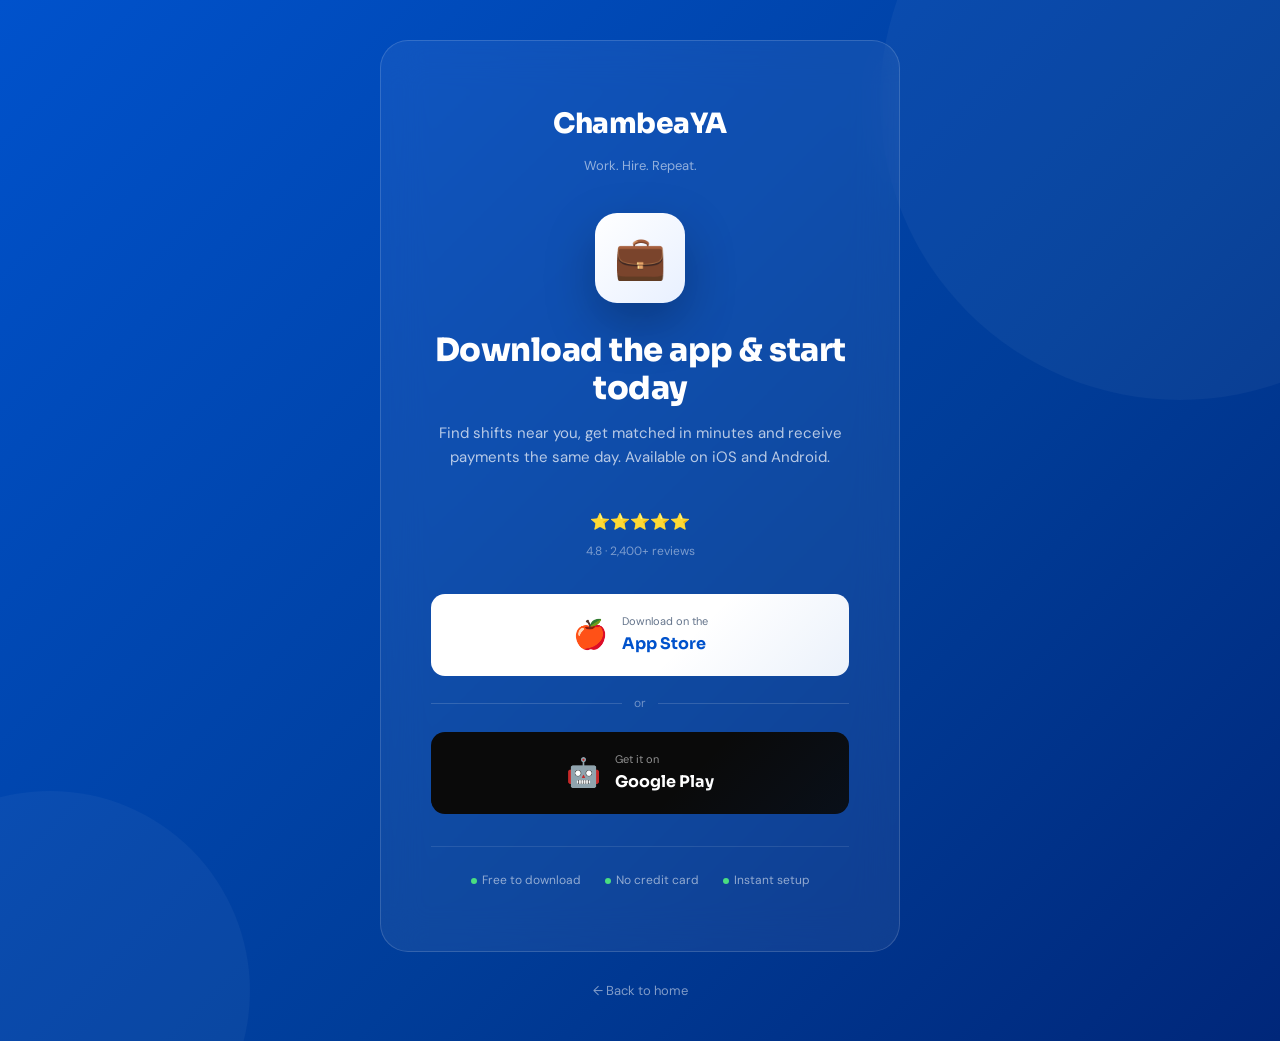
==== download.html @ 308dd34d "Second Deploy" ====
<!DOCTYPE html>
<html lang="en">
<head>
    <meta charset="UTF-8">
    <meta name="viewport" content="width=device-width, initial-scale=1.0">
    <title>Download ChambeaYA</title>
    <link href="https://fonts.googleapis.com/css2?family=Sora:wght@400;600;700;800&family=DM+Sans:wght@400;500&display=swap" rel="stylesheet">
    <link rel="stylesheet" href="public/assets/styles/style.css">
    <style>
        .download-page {
            min-height: 100vh;
            display: flex;
            flex-direction: column;
            align-items: center;
            justify-content: center;
            background: linear-gradient(135deg, #0052cc 0%, #003d99 60%, #00277a 100%);
            text-align: center;
            padding: 40px 20px;
            position: relative;
            overflow: hidden;
        }

        .download-page::before {
            content: '';
            position: absolute;
            width: 600px; height: 600px;
            background: rgba(255,255,255,0.04);
            border-radius: 50%;
            top: -200px; right: -200px;
        }

        .download-page::after {
            content: '';
            position: absolute;
            width: 400px; height: 400px;
            background: rgba(255,255,255,0.04);
            border-radius: 50%;
            bottom: -150px; left: -150px;
        }

        .download-card {
            background: rgba(255,255,255,0.06);
            backdrop-filter: blur(20px);
            border: 1px solid rgba(255,255,255,0.15);
            border-radius: 28px;
            padding: 60px 50px;
            max-width: 520px;
            width: 100%;
            position: relative;
            z-index: 2;
            animation: fadeUp 0.6s ease both;
        }

        @keyframes fadeUp {
            from { opacity: 0; transform: translateY(30px); }
            to { opacity: 1; transform: translateY(0); }
        }

        .dl-logo {
            font-family: 'Sora', sans-serif;
            font-size: 28px;
            font-weight: 800;
            color: #fff;
            margin-bottom: 8px;
            letter-spacing: -0.5px;
        }

        .dl-tagline {
            font-size: 13px;
            color: rgba(255,255,255,0.55);
            margin-bottom: 36px;
            font-family: 'DM Sans', sans-serif;
        }

        .dl-app-icon {
            width: 90px;
            height: 90px;
            background: linear-gradient(135deg, #fff 0%, #e8f0ff 100%);
            border-radius: 22px;
            display: flex;
            align-items: center;
            justify-content: center;
            font-size: 42px;
            margin: 0 auto 28px;
            box-shadow: 0 20px 50px rgba(0,0,0,0.25);
        }

        .dl-title {
            font-family: 'Sora', sans-serif;
            font-size: 32px;
            font-weight: 800;
            color: #fff;
            line-height: 1.2;
            margin-bottom: 14px;
            letter-spacing: -0.5px;
        }

        .dl-subtitle {
            font-family: 'DM Sans', sans-serif;
            font-size: 15px;
            color: rgba(255,255,255,0.7);
            margin-bottom: 40px;
            line-height: 1.6;
        }

        .dl-buttons {
            display: flex;
            flex-direction: column;
            gap: 14px;
            margin-bottom: 32px;
        }

        .dl-btn {
            display: flex;
            align-items: center;
            justify-content: center;
            gap: 14px;
            background: #fff;
            color: #0052cc;
            padding: 18px 28px;
            border-radius: 14px;
            font-family: 'Sora', sans-serif;
            font-weight: 700;
            font-size: 15px;
            text-decoration: none;
            transition: all 0.25s ease;
            border: none;
            cursor: pointer;
            position: relative;
            overflow: hidden;
        }

        .dl-btn::after {
            content: '';
            position: absolute;
            inset: 0;
            background: linear-gradient(135deg, transparent 60%, rgba(0,82,204,0.08));
        }

        .dl-btn:hover {
            transform: translateY(-2px);
            box-shadow: 0 16px 40px rgba(0,0,0,0.3);
        }

        .dl-btn-store-icon {
            font-size: 28px;
            flex-shrink: 0;
        }

        .dl-btn-text {
            text-align: left;
        }

        .dl-btn-text small {
            display: block;
            font-weight: 400;
            font-size: 11px;
            color: #64748b;
            font-family: 'DM Sans', sans-serif;
        }

        .dl-btn-text span {
            display: block;
            font-size: 16px;
        }

        .dl-btn.android {
            background: #0a0a0a;
            color: #fff;
        }

        .dl-btn.android small { color: rgba(255,255,255,0.55); }

        .dl-divider {
            display: flex;
            align-items: center;
            gap: 12px;
            margin: 4px 0;
        }

        .dl-divider-line {
            flex: 1;
            height: 1px;
            background: rgba(255,255,255,0.15);
        }

        .dl-divider-text {
            font-size: 12px;
            color: rgba(255,255,255,0.4);
            font-family: 'DM Sans', sans-serif;
        }

        .dl-features {
            display: flex;
            justify-content: center;
            gap: 24px;
            padding-top: 24px;
            border-top: 1px solid rgba(255,255,255,0.1);
        }

        .dl-feat {
            font-family: 'DM Sans', sans-serif;
            font-size: 12px;
            color: rgba(255,255,255,0.55);
            display: flex;
            align-items: center;
            gap: 5px;
        }

        .dl-feat-dot {
            width: 6px; height: 6px;
            background: #4ade80;
            border-radius: 50%;
            display: inline-block;
        }

        .dl-back {
            margin-top: 28px;
            font-family: 'DM Sans', sans-serif;
            font-size: 13px;
            color: rgba(255,255,255,0.5);
            text-decoration: none;
            display: inline-flex;
            align-items: center;
            gap: 6px;
            transition: color 0.2s;
            position: relative;
            z-index: 2;
        }

        .dl-back:hover { color: rgba(255,255,255,0.85); }

        .dl-stars {
            display: flex;
            justify-content: center;
            gap: 4px;
            margin-bottom: 6px;
            font-size: 16px;
        }

        .dl-rating-text {
            font-size: 12px;
            color: rgba(255,255,255,0.45);
            font-family: 'DM Sans', sans-serif;
            margin-bottom: 32px;
        }

        @media (max-width: 480px) {
            .download-card { padding: 40px 24px; }
            .dl-title { font-size: 26px; }
            .dl-features { flex-direction: column; align-items: center; gap: 10px; }
        }
    </style>
</head>
<body>
    <div class="download-page">
        <div class="download-card">
            <div class="dl-logo">ChambeaYA</div>
            <div class="dl-tagline">Work. Hire. Repeat.</div>
            <div class="dl-app-icon">💼</div>
            <h1 class="dl-title">Download the app &amp; start today</h1>
            <p class="dl-subtitle">Find shifts near you, get matched in minutes and receive payments the same day. Available on iOS and Android.</p>
            <div class="dl-stars">⭐⭐⭐⭐⭐</div>
            <p class="dl-rating-text">4.8 · 2,400+ reviews</p>
            <div class="dl-buttons">
                <a href="#" class="dl-btn ios" onclick="alert('App Store coming soon! 🚀'); return false;">
                    <span class="dl-btn-store-icon">🍎</span>
                    <div class="dl-btn-text">
                        <small>Download on the</small>
                        <span>App Store</span>
                    </div>
                </a>
                <div class="dl-divider">
                    <div class="dl-divider-line"></div>
                    <span class="dl-divider-text">or</span>
                    <div class="dl-divider-line"></div>
                </div>
                <a href="#" class="dl-btn android" onclick="alert('Google Play coming soon! 🚀'); return false;">
                    <span class="dl-btn-store-icon">🤖</span>
                    <div class="dl-btn-text">
                        <small>Get it on</small>
                        <span>Google Play</span>
                    </div>
                </a>
            </div>
            <div class="dl-features">
                <div class="dl-feat"><span class="dl-feat-dot"></span> Free to download</div>
                <div class="dl-feat"><span class="dl-feat-dot"></span> No credit card</div>
                <div class="dl-feat"><span class="dl-feat-dot"></span> Instant setup</div>
            </div>
        </div>
        <a href="index.html" class="dl-back">← Back to home</a>
    </div>
</body>
</html>
---- public/assets/styles/style.css ----
/* =============================================
   CHAMBEAYA — style.css
   ============================================= */

:root {
    --primary: #0052cc;
    --primary-dark: #003d99;
    --primary-light: #e8f0ff;
    --accent: #00b8a9;
    --text-dark: #0f1a2e;
    --text-mid: #3d5a80;
    --text-light: #64748b;
    --bg-light: #f5f7fb;
    --bg-section: #fafbff;
    --white: #ffffff;
    --border: #e8edf5;
    --radius: 14px;
    --radius-lg: 22px;
    --shadow: 0 4px 24px rgba(0, 82, 204, 0.09);
    --shadow-lg: 0 12px 48px rgba(0, 82, 204, 0.14);
}

* { margin: 0; padding: 0; box-sizing: border-box; }

html { scroll-behavior: smooth; }

body {
    font-family: 'DM Sans', 'Inter', sans-serif;
    color: var(--text-dark);
    line-height: 1.65;
    background: var(--white);
    -webkit-font-smoothing: antialiased;
}

h1, h2, h3, h4, .logo, .footer-logo {
    font-family: 'Sora', sans-serif;
    letter-spacing: -0.4px;
}

.container {
    max-width: 1120px;
    margin: 0 auto;
    padding: 0 24px;
}

.highlight {
    color: var(--primary);
    position: relative;
}

/* =============================================
   SECTION SHARED
   ============================================= */
.section-label {
    display: inline-block;
    background: var(--primary-light);
    color: var(--primary);
    font-size: 11px;
    font-weight: 700;
    letter-spacing: 1.5px;
    text-transform: uppercase;
    padding: 5px 14px;
    border-radius: 30px;
    margin-bottom: 18px;
}

.section-subtitle {
    color: var(--text-light);
    font-size: 17px;
    max-width: 520px;
    margin: 0 auto 60px;
}

/* =============================================
   HEADER / NAV
   ============================================= */
header {
    padding: 18px 0;
    background: rgba(255,255,255,0.9);
    backdrop-filter: blur(12px);
    border-bottom: 1px solid var(--border);
    position: sticky;
    top: 0;
    z-index: 1000;
}

nav {
    display: flex;
    justify-content: space-between;
    align-items: center;
}

.logo {
    font-size: 22px;
    font-weight: 800;
    color: var(--primary);
    z-index: 1001;
    text-decoration: none;
}

.menu-toggle {
    display: none;
    flex-direction: column;
    gap: 5px;
    background: none;
    border: none;
    cursor: pointer;
    z-index: 1001;
    padding: 4px;
}

.menu-toggle span {
    width: 24px; height: 2.5px;
    background: var(--primary);
    border-radius: 2px;
    transition: all 0.3s ease;
    display: block;
}

.menu-toggle.active span:nth-child(1) { transform: rotate(45deg) translate(5px, 5px); }
.menu-toggle.active span:nth-child(2) { opacity: 0; }
.menu-toggle.active span:nth-child(3) { transform: rotate(-45deg) translate(5px, -5px); }

.nav-links {
    display: flex;
    list-style: none;
    gap: 6px;
    align-items: center;
}

.nav-links a {
    text-decoration: none;
    color: var(--text-mid);
    font-size: 14px;
    font-weight: 500;
    padding: 7px 12px;
    border-radius: 8px;
    transition: color 0.2s, background 0.2s;
}

.nav-links a:hover { color: var(--primary); background: var(--primary-light); }

.nav-links li:nth-child(n+7) { display: none; }

.nav-auth {
    display: flex;
    align-items: center;
    gap: 10px;
}

.nav-auth a {
    text-decoration: none;
    color: var(--text-mid);
    font-size: 14px;
    font-weight: 500;
    padding: 7px 12px;
    border-radius: 8px;
    transition: color 0.2s;
}

.nav-auth a:hover { color: var(--primary); }

/* =============================================
   BUTTONS
   ============================================= */
.btn-primary {
    background: var(--primary);
    color: #fff !important;
    padding: 11px 22px;
    border-radius: 10px;
    border: none;
    cursor: pointer;
    font-weight: 700;
    font-size: 14px;
    font-family: 'Sora', sans-serif;
    transition: background 0.25s, transform 0.2s, box-shadow 0.25s;
    display: inline-block;
    text-decoration: none;
    white-space: nowrap;
}

.btn-primary:hover {
    background: var(--primary-dark);
    transform: translateY(-1px);
    box-shadow: 0 6px 20px rgba(0,82,204,0.3);
}

.btn-secondary {
    background: transparent;
    color: var(--primary);
    padding: 11px 22px;
    border-radius: 10px;
    border: 1.5px solid var(--primary);
    cursor: pointer;
    font-weight: 600;
    font-size: 14px;
    font-family: 'Sora', sans-serif;
    transition: all 0.25s;
    text-decoration: none;
    display: inline-block;
    white-space: nowrap;
}

.btn-secondary:hover {
    background: var(--primary-light);
    transform: translateY(-1px);
}

.btn-outline {
    background: transparent;
    color: var(--primary);
    padding: 11px 22px;
    border-radius: 10px;
    border: 1.5px solid var(--border);
    cursor: pointer;
    font-weight: 600;
    font-size: 14px;
    font-family: 'Sora', sans-serif;
    transition: all 0.25s;
    text-decoration: none;
    display: inline-block;
}

.btn-outline:hover { border-color: var(--primary); background: var(--primary-light); }

.btn-white {
    background: #fff;
    color: var(--primary) !important;
    padding: 13px 28px;
    border-radius: 10px;
    border: none;
    cursor: pointer;
    font-weight: 700;
    font-size: 15px;
    font-family: 'Sora', sans-serif;
    transition: all 0.25s;
    text-decoration: none;
    display: inline-block;
}

.btn-white:hover { transform: translateY(-1px); box-shadow: 0 8px 24px rgba(0,0,0,0.15); }

.btn-outline-white {
    background: transparent;
    color: #fff !important;
    padding: 13px 28px;
    border-radius: 10px;
    border: 1.5px solid rgba(255,255,255,0.5);
    cursor: pointer;
    font-weight: 700;
    font-size: 15px;
    font-family: 'Sora', sans-serif;
    transition: all 0.25s;
    text-decoration: none;
    display: inline-block;
}

.btn-outline-white:hover { border-color: #fff; background: rgba(255,255,255,0.1); }

.btn-lang {
    background: var(--bg-light);
    color: var(--text-mid);
    border: 1px solid var(--border);
    padding: 7px 14px;
    border-radius: 8px;
    font-size: 12px;
    font-weight: 600;
    cursor: pointer;
    font-family: 'Sora', sans-serif;
    transition: all 0.2s;
    white-space: nowrap;
}

.btn-lang:hover { background: var(--primary-light); color: var(--primary); border-color: var(--primary); }

/* =============================================
   HERO
   ============================================= */
.hero {
    display: flex;
    align-items: center;
    padding: 90px 24px 80px;
    gap: 60px;
}

.hero-content { flex: 1; }

.hero-badge {
    display: inline-block;
    background: var(--primary-light);
    color: var(--primary);
    font-size: 13px;
    font-weight: 600;
    padding: 6px 16px;
    border-radius: 30px;
    margin-bottom: 24px;
}

.hero-content h1 {
    font-size: 52px;
    line-height: 1.15;
    margin-bottom: 20px;
    color: var(--text-dark);
}

.hero-content p {
    color: var(--text-light);
    font-size: 18px;
    margin-bottom: 36px;
    max-width: 480px;
}

.hero-btns {
    display: flex;
    gap: 12px;
    margin-bottom: 44px;
}

.hero-stats {
    display: flex;
    align-items: center;
    gap: 24px;
}

.stat {
    display: flex;
    flex-direction: column;
    gap: 2px;
}

.stat strong {
    font-family: 'Sora', sans-serif;
    font-size: 26px;
    font-weight: 800;
    color: var(--primary);
    line-height: 1;
}

.stat span {
    font-size: 12px;
    color: var(--text-light);
    font-weight: 500;
}

.stat-divider {
    width: 1px;
    height: 36px;
    background: var(--border);
}

.hero-image {
    flex: 1;
    display: flex;
    justify-content: center;
}

.hero-img-wrapper {
    position: relative;
    max-width: 420px;
    width: 100%;
}

.hero-img-wrapper img {
    width: 100%;
    border-radius: var(--radius-lg);
    filter: drop-shadow(0 24px 60px rgba(0,82,204,0.18));
}

.hero-badge-float {
    position: absolute;
    background: #fff;
    border-radius: 12px;
    padding: 12px 18px;
    display: flex;
    align-items: center;
    gap: 10px;
    box-shadow: 0 8px 30px rgba(0,0,0,0.12);
    animation: float 3s ease-in-out infinite;
}

.badge-1 { bottom: 30px; left: -30px; animation-delay: 0s; }
.badge-2 { top: 40px; right: -20px; animation-delay: 1.5s; }

@keyframes float {
    0%, 100% { transform: translateY(0); }
    50% { transform: translateY(-8px); }
}

.badge-icon { font-size: 22px; }

.hero-badge-float strong {
    display: block;
    font-size: 13px;
    font-weight: 700;
    color: var(--text-dark);
    font-family: 'Sora', sans-serif;
    line-height: 1;
}

.hero-badge-float small {
    font-size: 11px;
    color: var(--text-light);
}

/* =============================================
   FEATURES BAR
   ============================================= */
.features-bar {
    background: var(--bg-light);
    padding: 22px 0;
    border-top: 1px solid var(--border);
    border-bottom: 1px solid var(--border);
}

.flex-row {
    display: flex;
    justify-content: space-around;
    flex-wrap: wrap;
    gap: 16px;
}

.feature-item {
    font-size: 13px;
    color: var(--text-mid);
    font-weight: 500;
    display: flex;
    align-items: center;
    gap: 8px;
}

.icon { font-size: 18px; }

/* =============================================
   SERVICES
   ============================================= */
.services {
    padding: 100px 24px;
    text-align: center;
}

.services h2 { font-size: 40px; margin-bottom: 14px; }

.services-grid {
    display: grid;
    grid-template-columns: repeat(3, 1fr);
    gap: 24px;
    margin-top: 0;
    text-align: left;
}

.service-card {
    background: var(--white);
    border: 1.5px solid var(--border);
    border-radius: var(--radius-lg);
    padding: 36px 30px;
    position: relative;
    transition: transform 0.3s, box-shadow 0.3s, border-color 0.3s;
}

.service-card:hover {
    transform: translateY(-6px);
    box-shadow: var(--shadow-lg);
    border-color: var(--primary);
}

.service-business {
    border-color: var(--primary);
    background: linear-gradient(160deg, #fafcff 0%, #f0f5ff 100%);
}

.service-badge {
    position: absolute;
    top: -13px;
    left: 50%;
    transform: translateX(-50%);
    background: var(--primary);
    color: #fff;
    font-size: 11px;
    font-weight: 700;
    letter-spacing: 0.5px;
    padding: 4px 14px;
    border-radius: 20px;
    white-space: nowrap;
    font-family: 'Sora', sans-serif;
}

.service-icon {
    font-size: 32px;
    margin-bottom: 16px;
    display: block;
}

.service-card h3 {
    font-size: 20px;
    font-weight: 700;
    margin-bottom: 10px;
    color: var(--text-dark);
}

.service-card p {
    color: var(--text-light);
    font-size: 14px;
    margin-bottom: 20px;
    line-height: 1.6;
}

.service-list {
    list-style: none;
    margin-bottom: 28px;
    display: flex;
    flex-direction: column;
    gap: 8px;
}

.service-list li {
    font-size: 13px;
    color: var(--text-mid);
    font-weight: 500;
}

/* =============================================
   HOW IT WORKS
   ============================================= */
.how-it-works {
    background: var(--bg-section);
    padding: 100px 0;
    text-align: center;
    border-top: 1px solid var(--border);
    border-bottom: 1px solid var(--border);
}

.how-it-works h2 { font-size: 40px; margin-bottom: 14px; }

.steps-grid {
    display: flex;
    align-items: flex-start;
    justify-content: center;
    gap: 0;
    margin-top: 0;
}

.step-card {
    flex: 1;
    max-width: 280px;
    padding: 40px 28px;
    border-radius: var(--radius-lg);
    background: var(--white);
    border: 1.5px solid var(--border);
    transition: transform 0.3s, box-shadow 0.3s;
    position: relative;
}

.step-card:hover {
    transform: translateY(-5px);
    box-shadow: var(--shadow);
}

.step-number {
    font-family: 'Sora', sans-serif;
    font-size: 11px;
    font-weight: 800;
    color: var(--primary);
    letter-spacing: 2px;
    text-transform: uppercase;
    margin-bottom: 16px;
    display: block;
}

.step-icon {
    background: var(--primary-light);
    width: 56px;
    height: 56px;
    display: flex;
    align-items: center;
    justify-content: center;
    border-radius: 50%;
    margin: 0 auto 20px;
    font-size: 24px;
}

.step-card h3 {
    font-size: 18px;
    font-weight: 700;
    margin-bottom: 10px;
}

.step-card p {
    font-size: 14px;
    color: var(--text-light);
    line-height: 1.6;
}

.step-connector {
    width: 60px;
    height: 2px;
    background: linear-gradient(90deg, var(--primary-light), var(--border));
    margin-top: 80px;
    flex-shrink: 0;
}

/* =============================================
   PRICING
   ============================================= */
.pricing {
    padding: 100px 24px;
    text-align: center;
}

.pricing h2 { font-size: 40px; margin-bottom: 14px; }

.pricing-toggle {
    display: flex;
    align-items: center;
    justify-content: center;
    gap: 14px;
    margin-bottom: 48px;
    font-size: 14px;
    font-weight: 600;
    color: var(--text-mid);
}

.toggle-btn {
    width: 52px;
    height: 28px;
    background: var(--border);
    border-radius: 30px;
    border: none;
    cursor: pointer;
    position: relative;
    transition: background 0.3s;
}

.toggle-btn::after {
    content: '';
    position: absolute;
    width: 20px; height: 20px;
    background: #fff;
    border-radius: 50%;
    top: 4px; left: 4px;
    transition: transform 0.3s;
    box-shadow: 0 2px 6px rgba(0,0,0,0.15);
}

.toggle-btn.active { background: var(--primary); }
.toggle-btn.active::after { transform: translateX(24px); }

.pricing-grid {
    display: grid;
    grid-template-columns: repeat(3, 1fr);
    gap: 24px;
    align-items: start;
}

.pricing-card {
    background: var(--white);
    border: 1.5px solid var(--border);
    border-radius: var(--radius-lg);
    padding: 36px 28px;
    text-align: left;
    position: relative;
    transition: transform 0.3s, box-shadow 0.3s;
}

.pricing-card:hover { transform: translateY(-4px); box-shadow: var(--shadow); }

.pricing-card.featured {
    border-color: var(--primary);
    background: linear-gradient(160deg, #fafcff, #f0f5ff);
    box-shadow: var(--shadow-lg);
}

.plan-badge {
    position: absolute;
    top: -13px;
    left: 50%;
    transform: translateX(-50%);
    background: var(--primary);
    color: #fff;
    font-size: 11px;
    font-weight: 700;
    letter-spacing: 0.5px;
    padding: 4px 14px;
    border-radius: 20px;
    white-space: nowrap;
    font-family: 'Sora', sans-serif;
}

.plan-name {
    font-family: 'Sora', sans-serif;
    font-size: 13px;
    font-weight: 700;
    text-transform: uppercase;
    letter-spacing: 1.2px;
    color: var(--text-light);
    margin-bottom: 12px;
}

.plan-price {
    margin-bottom: 12px;
    line-height: 1;
}

.price-amount {
    font-family: 'Sora', sans-serif;
    font-size: 38px;
    font-weight: 800;
    color: var(--text-dark);
}

.price-period {
    font-size: 14px;
    color: var(--text-light);
    font-weight: 400;
}

.plan-desc {
    font-size: 13px;
    color: var(--text-light);
    margin-bottom: 24px;
    line-height: 1.5;
}

.plan-features {
    list-style: none;
    margin-bottom: 28px;
    display: flex;
    flex-direction: column;
    gap: 10px;
}

.plan-features li {
    font-size: 13px;
    color: var(--text-mid);
    font-weight: 500;
}

.plan-features li.disabled {
    color: var(--text-light);
    opacity: 0.5;
}

.pricing-card .btn-primary,
.pricing-card .btn-outline {
    width: 100%;
    text-align: center;
}

/* =============================================
   ABOUT
   ============================================= */
.about {
    background: var(--bg-section);
    padding: 100px 0;
    border-top: 1px solid var(--border);
    border-bottom: 1px solid var(--border);
}

.about-inner {
    display: flex;
    align-items: center;
    gap: 70px;
}

.about-image {
    flex: 0 0 340px;
}

.about-img-block {
    background: linear-gradient(135deg, var(--primary) 0%, #003d99 100%);
    border-radius: var(--radius-lg);
    padding: 48px 32px;
    display: flex;
    flex-direction: column;
    gap: 20px;
    position: relative;
    overflow: hidden;
}

.about-img-block::before {
    content: '💼';
    font-size: 140px;
    position: absolute;
    right: -20px;
    bottom: -20px;
    opacity: 0.1;
    line-height: 1;
}

.about-stat-card {
    background: rgba(255,255,255,0.12);
    border: 1px solid rgba(255,255,255,0.2);
    border-radius: 12px;
    padding: 20px 24px;
    color: #fff;
}

.about-stat-card strong {
    display: block;
    font-family: 'Sora', sans-serif;
    font-size: 32px;
    font-weight: 800;
    line-height: 1;
    margin-bottom: 4px;
}

.about-stat-card span {
    font-size: 12px;
    opacity: 0.7;
    font-weight: 500;
}

.about-content { flex: 1; }

.about-content h2 {
    font-size: 38px;
    line-height: 1.2;
    margin-bottom: 20px;
}

.about-content p {
    color: var(--text-light);
    font-size: 16px;
    margin-bottom: 16px;
    line-height: 1.7;
}

.about-values {
    display: flex;
    flex-direction: column;
    gap: 18px;
    margin-top: 32px;
}

.value-item {
    display: flex;
    align-items: flex-start;
    gap: 14px;
}

.value-icon {
    font-size: 22px;
    flex-shrink: 0;
    margin-top: 2px;
}

.value-item strong {
    display: block;
    font-size: 15px;
    font-weight: 700;
    color: var(--text-dark);
    font-family: 'Sora', sans-serif;
    margin-bottom: 2px;
}

.value-item p {
    font-size: 13px;
    color: var(--text-light);
    margin: 0;
}

/* =============================================
   CONTACT
   ============================================= */
.contact {
    padding: 100px 24px;
    text-align: center;
}

.contact h2 { font-size: 40px; margin-bottom: 14px; }

.contact-grid {
    display: grid;
    grid-template-columns: 280px 1fr;
    gap: 48px;
    text-align: left;
    margin-top: 0;
}

.contact-info {
    display: flex;
    flex-direction: column;
    gap: 28px;
    padding-top: 10px;
}

.contact-item {
    display: flex;
    align-items: flex-start;
    gap: 14px;
}

.contact-icon {
    font-size: 22px;
    flex-shrink: 0;
    margin-top: 2px;
}

.contact-item strong {
    display: block;
    font-size: 14px;
    font-weight: 700;
    color: var(--text-dark);
    font-family: 'Sora', sans-serif;
    margin-bottom: 2px;
}

.contact-item p {
    font-size: 14px;
    color: var(--text-light);
    margin: 0;
}

.contact-form {
    background: var(--bg-light);
    border: 1.5px solid var(--border);
    border-radius: var(--radius-lg);
    padding: 36px 32px;
    display: flex;
    flex-direction: column;
    gap: 20px;
}

.form-row {
    display: grid;
    grid-template-columns: 1fr 1fr;
    gap: 16px;
}

.form-group {
    display: flex;
    flex-direction: column;
    gap: 7px;
}

.form-group label {
    font-size: 13px;
    font-weight: 600;
    color: var(--text-dark);
    font-family: 'Sora', sans-serif;
}

.form-group input,
.form-group select,
.form-group textarea {
    border: 1.5px solid var(--border);
    border-radius: 10px;
    padding: 11px 15px;
    font-size: 14px;
    font-family: 'DM Sans', sans-serif;
    color: var(--text-dark);
    background: var(--white);
    transition: border-color 0.2s, box-shadow 0.2s;
    outline: none;
    resize: vertical;
}

.form-group input:focus,
.form-group select:focus,
.form-group textarea:focus {
    border-color: var(--primary);
    box-shadow: 0 0 0 3px rgba(0,82,204,0.08);
}

.contact-form .btn-primary {
    align-self: flex-start;
    padding: 13px 28px;
    font-size: 15px;
}

.form-success {
    display: none;
    color: #16a34a;
    font-size: 14px;
    font-weight: 600;
    padding: 12px 18px;
    background: #f0fdf4;
    border: 1px solid #bbf7d0;
    border-radius: 10px;
}

.form-success.visible { display: block; }

/* =============================================
   CTA
   ============================================= */
.cta { padding: 60px 24px 80px; }

.cta-box {
    background: linear-gradient(135deg, var(--primary) 0%, var(--primary-dark) 100%);
    padding: 70px 60px;
    border-radius: 28px;
    text-align: center;
    position: relative;
    overflow: hidden;
}

.cta-box::before {
    content: '';
    position: absolute;
    width: 400px; height: 400px;
    background: rgba(255,255,255,0.06);
    border-radius: 50%;
    top: -150px; right: -100px;
}

.cta-box::after {
    content: '';
    position: absolute;
    width: 300px; height: 300px;
    background: rgba(255,255,255,0.04);
    border-radius: 50%;
    bottom: -120px; left: -80px;
}

.cta-box h2 {
    font-size: 38px;
    color: #fff;
    margin-bottom: 14px;
    position: relative;
    z-index: 1;
}

.cta-box p {
    color: rgba(255,255,255,0.75);
    font-size: 17px;
    margin-bottom: 36px;
    max-width: 500px;
    margin-left: auto;
    margin-right: auto;
    position: relative;
    z-index: 1;
}

.cta-btns {
    display: flex;
    justify-content: center;
    gap: 14px;
    position: relative;
    z-index: 1;
}

/* =============================================
   FOOTER
   ============================================= */
footer {
    background: var(--bg-light);
    border-top: 1px solid var(--border);
    padding: 60px 24px 32px;
}

.footer-top {
    display: flex;
    justify-content: space-between;
    gap: 40px;
    margin-bottom: 48px;
}

.footer-brand .footer-logo {
    font-size: 20px;
    font-weight: 800;
    color: var(--primary);
    margin-bottom: 6px;
}

.footer-tagline {
    font-size: 13px;
    color: var(--text-light);
}

.footer-nav {
    display: flex;
    gap: 60px;
}

.footer-col {
    display: flex;
    flex-direction: column;
    gap: 12px;
}

.footer-col strong {
    font-family: 'Sora', sans-serif;
    font-size: 12px;
    font-weight: 700;
    text-transform: uppercase;
    letter-spacing: 1px;
    color: var(--text-dark);
    margin-bottom: 4px;
}

.footer-col a {
    font-size: 13px;
    color: var(--text-light);
    text-decoration: none;
    transition: color 0.2s;
}

.footer-col a:hover { color: var(--primary); }

.footer-bottom {
    display: flex;
    justify-content: space-between;
    align-items: center;
    padding-top: 24px;
    border-top: 1px solid var(--border);
}

.copyright {
    font-size: 12px;
    color: var(--text-light);
}

.footer-social {
    display: flex;
    gap: 12px;
}

.footer-social a {
    font-size: 20px;
    text-decoration: none;
    transition: transform 0.2s;
    display: block;
}

.footer-social a:hover { transform: translateY(-2px); }

/* =============================================
   RESPONSIVE
   ============================================= */
@media (max-width: 1024px) {
    .services-grid, .pricing-grid { grid-template-columns: 1fr; max-width: 480px; margin: 0 auto; }
    .about-inner { flex-direction: column; }
    .about-image { flex: none; width: 100%; }
    .about-img-block { flex-direction: row; }
    .contact-grid { grid-template-columns: 1fr; }
    .contact-info { flex-direction: row; flex-wrap: wrap; }
    .footer-nav { gap: 36px; }
}

@media (max-width: 768px) {
    .hero {
        flex-direction: column;
        padding: 50px 20px 40px;
        gap: 40px;
        text-align: center;
    }

    .hero-content h1 { font-size: 34px; }
    .hero-content p { font-size: 16px; margin-left: auto; margin-right: auto; }
    .hero-btns { justify-content: center; flex-direction: column; align-items: center; }
    .hero-stats { justify-content: center; }
    .hero-badge-float { display: none; }

    .menu-toggle { display: flex; }

    .nav-links {
        position: fixed;
        top: 0; left: 0; right: 0;
        flex-direction: column;
        gap: 0;
        background: var(--white);
        border-bottom: 1px solid var(--border);
        max-height: 0;
        overflow: hidden;
        transition: max-height 0.35s ease;
        padding-top: 70px;
        z-index: 999;
        align-items: stretch;
        box-shadow: 0 10px 40px rgba(0,0,0,0.1);
    }

    .nav-links.active { max-height: 600px; }

    .nav-links li { padding: 0; border-bottom: 1px solid var(--border); }
    .nav-links li:nth-child(n+7) { display: list-item; }
    .nav-links a { display: block; padding: 15px 20px; color: var(--text-dark); border-radius: 0; }
    .nav-links a:hover { background: var(--primary-light); }

    .nav-links .btn-primary {
        display: block;
        margin: 16px;
        text-align: center;
        border-radius: 10px;
    }

    .nav-links .btn-lang { margin: 12px 16px 16px; }

    #nav-auth-desktop { display: none; }

    .services-grid, .pricing-grid { grid-template-columns: 1fr; }
    .steps-grid { flex-direction: column; align-items: center; }
    .step-connector { width: 2px; height: 32px; background: linear-gradient(180deg, var(--primary-light), var(--border)); margin: 0; }
    .step-card { max-width: 100%; }

    .about-img-block { flex-direction: column; }
    .about-content h2 { font-size: 28px; }

    .contact-grid { grid-template-columns: 1fr; }
    .contact-info { flex-direction: column; }
    .form-row { grid-template-columns: 1fr; }

    .cta-box { padding: 50px 24px; }
    .cta-box h2 { font-size: 28px; }
    .cta-btns { flex-direction: column; align-items: center; }

    .footer-top { flex-direction: column; }
    .footer-nav { flex-wrap: wrap; gap: 32px; }
    .footer-bottom { flex-direction: column; gap: 12px; text-align: center; }

    .services h2,
    .how-it-works h2,
    .pricing h2,
    .about-content h2,
    .contact h2 { font-size: 28px; }

    .section-subtitle { font-size: 15px; margin-bottom: 40px; }
}
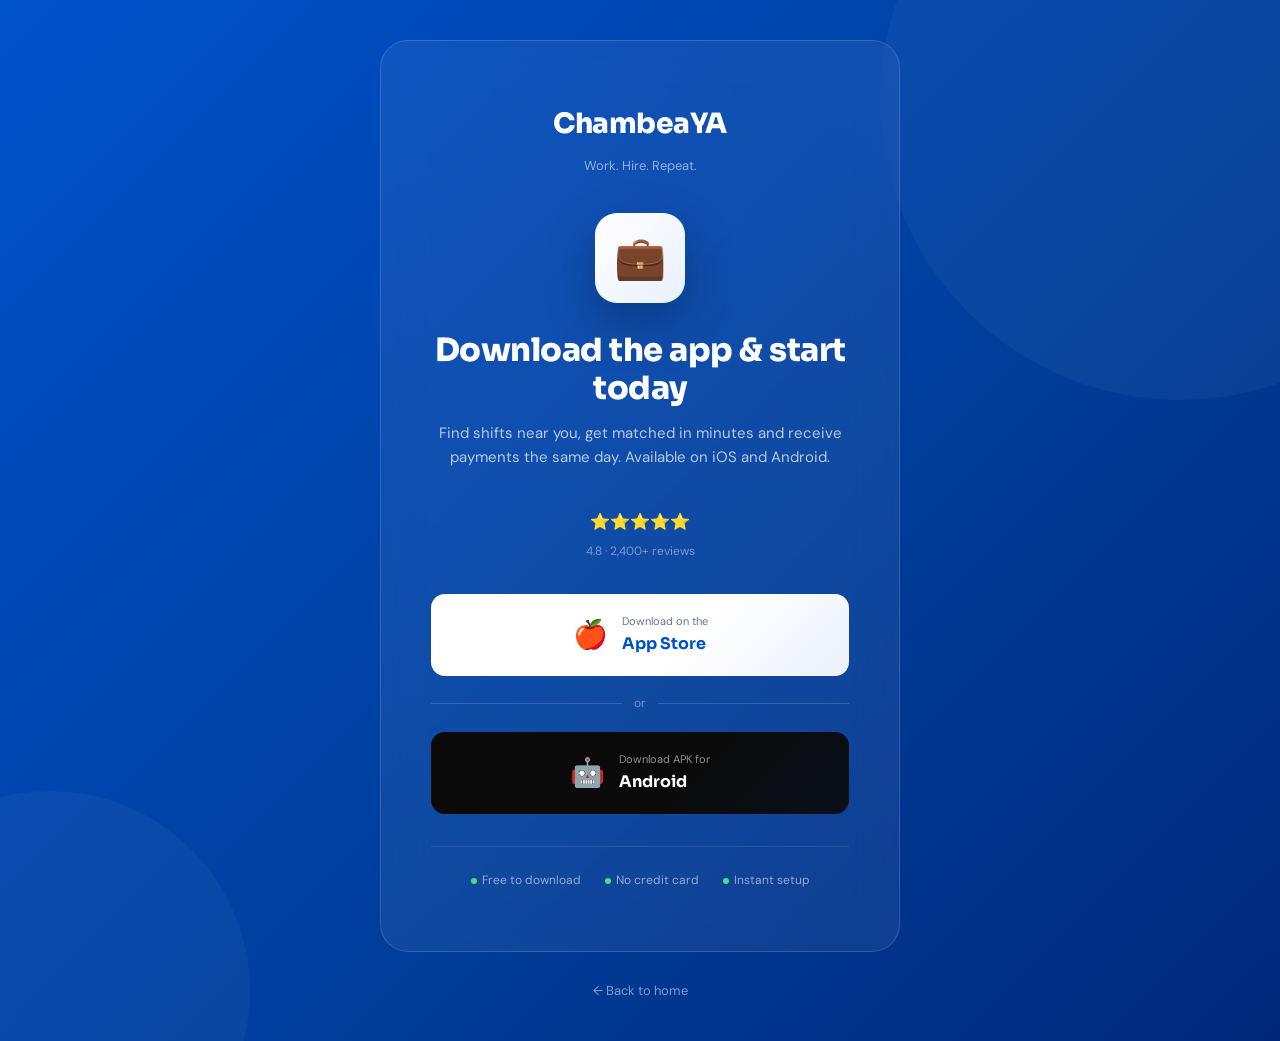
==== commit ca8bf0b8: "Add download link for Android APK and initialize project configuration files" ====
--- a/download.html
+++ b/download.html
@@ -275,11 +275,11 @@
                     <span class="dl-divider-text">or</span>
                     <div class="dl-divider-line"></div>
                 </div>
-                <a href="#" class="dl-btn android" onclick="alert('Google Play coming soon! 🚀'); return false;">
+                <a href="https://github.com/app-movil-3821/chambaya-app-distribution/releases/download/1.0.0/chambaya-app.apk" class="dl-btn android">
                     <span class="dl-btn-store-icon">🤖</span>
                     <div class="dl-btn-text">
-                        <small>Get it on</small>
-                        <span>Google Play</span>
+                        <small>Download APK for</small>
+                        <span>Android</span>
                     </div>
                 </a>
             </div>
